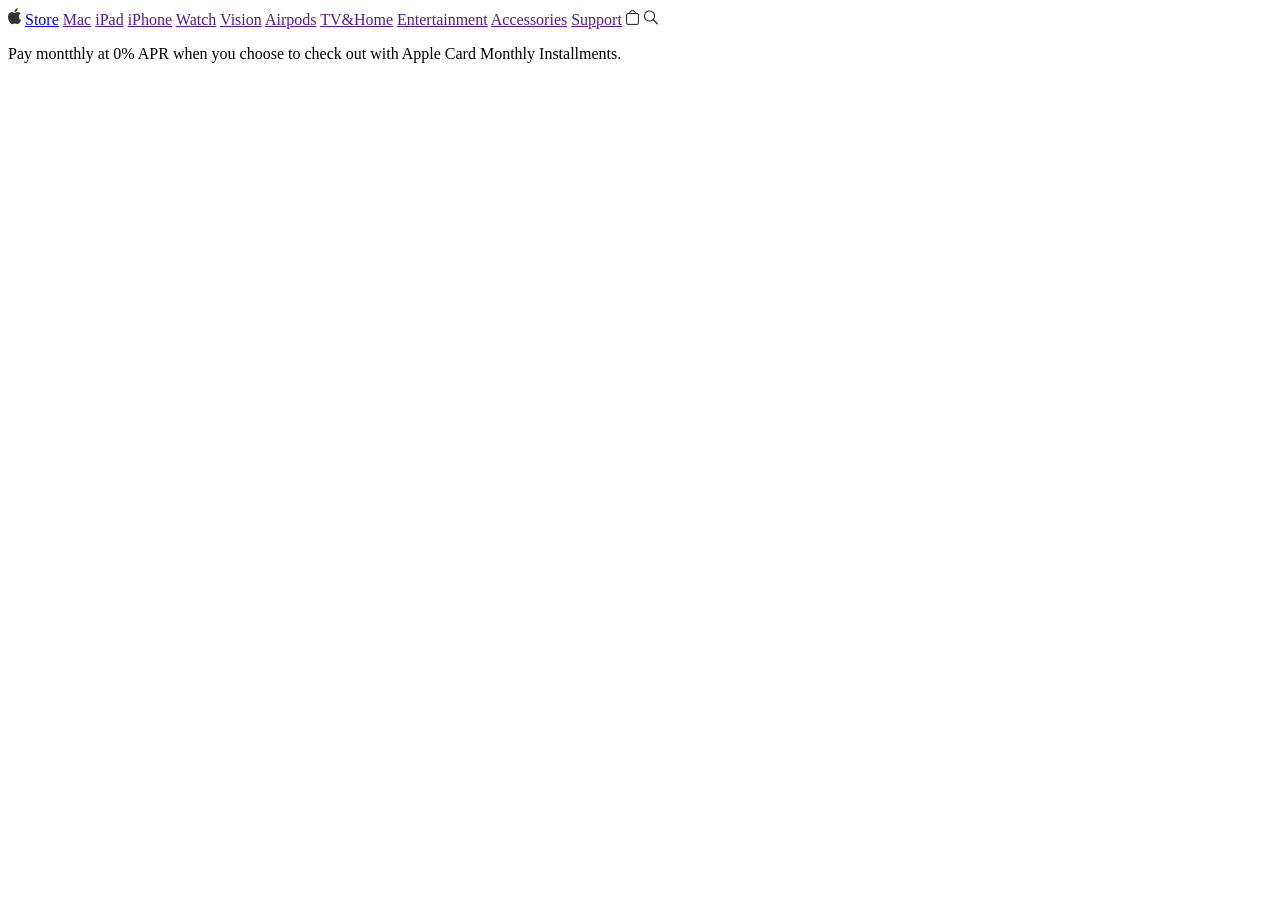
==== apple2.html @ f43a9ba0 "za odoo ystoi oruulay" ====
<!DOCTYPE html>
<html lang="en">
  <head>
    <meta charset="UTF-8" />
    <meta name="viewport" content="width=device-width, initial-scale=1.0" />
    <title>Document</title>
    <link rel="stylesheet" href="./applestyle2.css" />
  </head>
  <body>
    <div id="container">
      <div class="starara">
            <header class="header">
                <nav>
                    <a href="./apple.html"><img src="./Vector (2).png" alt="" class="header-icons" /></a>
                    <a href="./apple2.html">Store</a>
                    <a href="">Mac</a>
                    <a href="">iPad</a>
                    <a href="">iPhone</a>
                    <a href="">Watch</a>
                    <a href="">Vision</a>
                    <a href="">Airpods</a>
                    <a href="">TV&Home</a>
                    <a href="">Entertainment</a>
                    <a href="">Accessories</a>
                    <a href="">Support</a>
                    <a href=""><img src="./Vector (1).png" alt=""class="header-icons"></a>
                    <a href=""><img src="./Vector.png" alt=""class="header-icons"></a>
                </nav>
            </header>
        </div>
        <div class="header second">
          <p>
            Pay montthly at 0% APR when you choose to check out with Apple Card
            Monthly Installments.
          </p>
        </div>
        <div class="gradient-back">





        </div>
      </div>
    </div>
  </body>
</html>
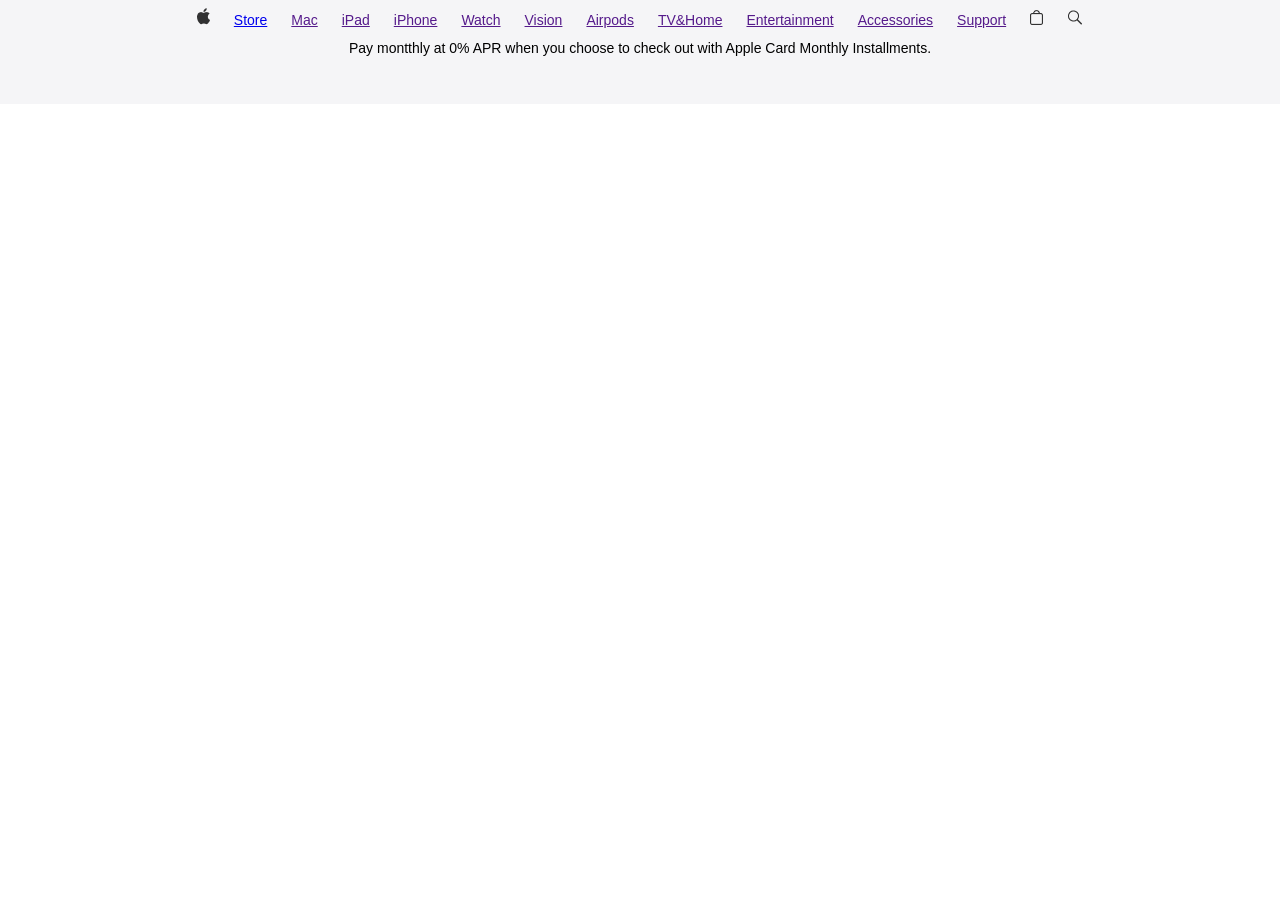
==== commit 72885d8c: "uurchilluuuu" ====
--- a/apple2.html
+++ b/apple2.html
@@ -10,7 +10,7 @@
     <div id="container">
       <div class="starara">
             <header class="header">
-                <nav>
+                <nav id="header-tags">
                     <a href="./apple.html"><img src="./Vector (2).png" alt="" class="header-icons" /></a>
                     <a href="./apple2.html">Store</a>
                     <a href="">Mac</a>
--- a/applestyle2.css
+++ b/applestyle2.css
@@ -0,0 +1,36 @@
+* {
+    margin: 0px;
+}
+#container {
+    width: 100%;
+  /* height: 44px; */
+  background-color: #f5f5f7;
+  height: 104px;
+}
+
+.starara {
+    font-family: "Inter", sans-serif;
+    color: #0f0000;
+    font-size: 14px;
+    line-height: 40px;
+    display: flex;
+    align-items: center;
+    align-content: center;
+    gap: 24px;
+    justify-content: center;
+ }
+ .second {
+    display: flex;
+    justify-content: center;
+    font-family: "Inter", sans-serif;
+    font-size: 14px;
+
+   
+
+}
+#header-tags {
+    display: flex;
+    align-items: center;
+    align-content: center;
+    gap: 24px;
+}
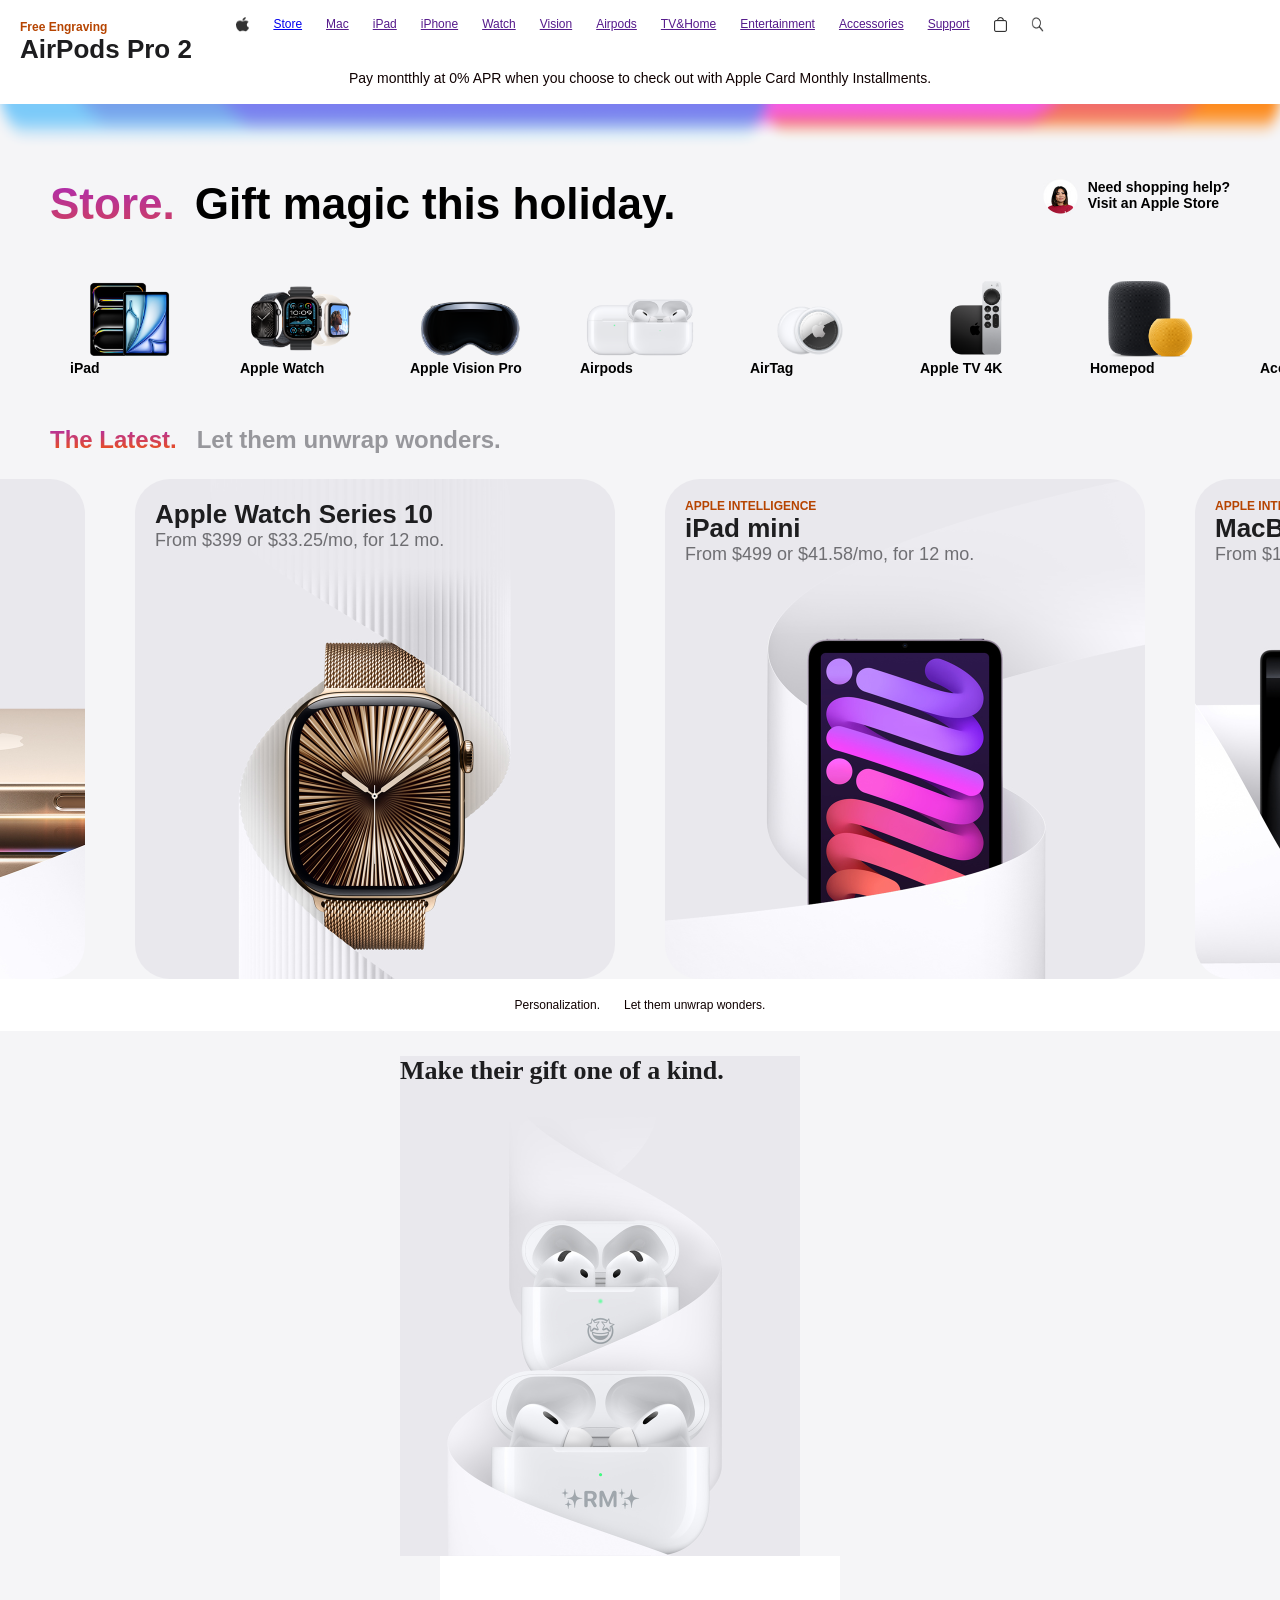
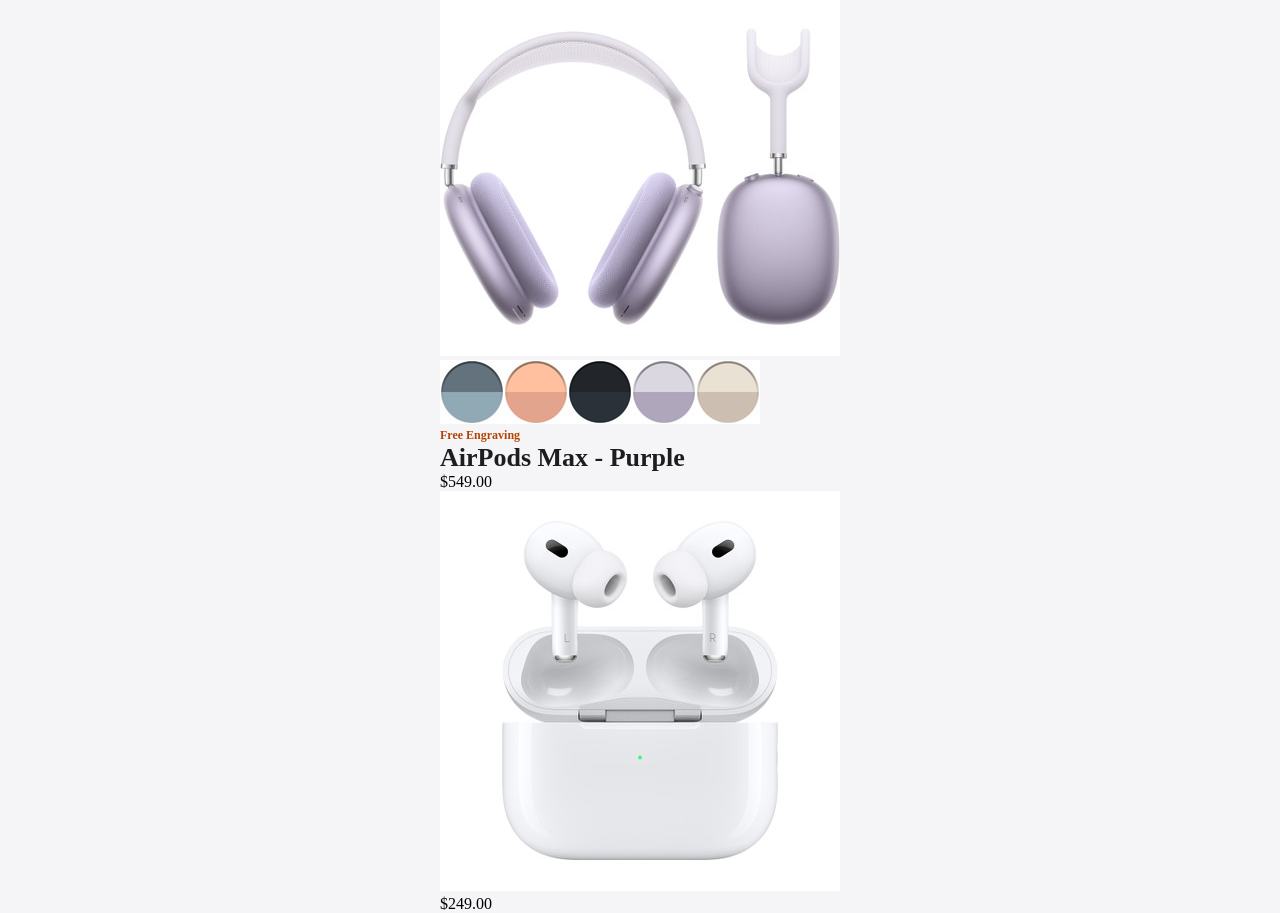
==== commit fa4804ba: "aplle uurchlult" ====
--- a/apple2.html
+++ b/apple2.html
@@ -9,37 +9,194 @@
   <body>
     <div id="container">
       <div class="starara">
-            <header class="header">
-                <nav id="header-tags">
-                    <a href="./apple.html"><img src="./Vector (2).png" alt="" class="header-icons" /></a>
-                    <a href="./apple2.html">Store</a>
-                    <a href="">Mac</a>
-                    <a href="">iPad</a>
-                    <a href="">iPhone</a>
-                    <a href="">Watch</a>
-                    <a href="">Vision</a>
-                    <a href="">Airpods</a>
-                    <a href="">TV&Home</a>
-                    <a href="">Entertainment</a>
-                    <a href="">Accessories</a>
-                    <a href="">Support</a>
-                    <a href=""><img src="./Vector (1).png" alt=""class="header-icons"></a>
-                    <a href=""><img src="./Vector.png" alt=""class="header-icons"></a>
-                </nav>
-            </header>
-        </div>
-        <div class="header second">
-          <p>
-            Pay montthly at 0% APR when you choose to check out with Apple Card
-            Monthly Installments.
-          </p>
-        </div>
-        <div class="gradient-back">
+        <header class="header">
+          <nav id="header-tags">
+            <a href="./apple.html"
+              ><img src="./Vector (2).png" alt="" class="header-icons"
+            /></a>
+            <a href="./apple2.html">Store</a>
+            <a href="">Mac</a>
+            <a href="">iPad</a>
+            <a href="">iPhone</a>
+            <a href="">Watch</a>
+            <a href="">Vision</a>
+            <a href="">Airpods</a>
+            <a href="">TV&Home</a>
+            <a href="">Entertainment</a>
+            <a href="">Accessories</a>
+            <a href="">Support</a>
+            <a href=""
+              ><img src="./Vector (1).png" alt="" class="header-icons"
+            /></a>
+            <a href=""
+              ><img src="./Vector.png" alt="" class="header-icons"
+            /></a>
+          </nav>
+        </header>
+      </div>
+      <div class="header second">
+        <p>
+          Pay montthly at 0% APR when you choose to check out with Apple Card
+          Monthly Installments.
+        </p>
+      </div>
+      <img src="./Background (8).png" alt="" id="gra-pic" />
+      <div class="gradient-back">
+        <div id="gradient-line">
+          <div id="taniltsuulga">
+            <p class="holiday-text Store">Store.</p>
+            <p id="gift-text">Gift magic this holiday.</p>
+          </div>
+          <div id="zuragtai-taniltsuulga">
+            <img
+              src="./f2b679ae6791d18fc8aeadd75a3c2d3e35c715ef.jpg"
+              alt=""
+              id="neg-huuhen"
+            />
+            <div id="text-zurag">
+              <p>Need shopping help?</p>
+              <p>Visit an Apple Store</p>
+            </div>
+          </div>
+        </div>
+      </div>
+      <div id="lil-photos">
+        <div>
+          <img src="./imac.png" alt="" class="header-photos" />
+          <p>Mac</p>
+        </div>
+        <div>
+          <img src="iphones.png" alt="" class="header-photos" />
+          <p>iPhone</p>
+        </div>
+        <div>
+          <img src="./ipad.png" alt="" class="header-photos" />
+          <p>iPad</p>
+        </div>
+        <div>
+          <img src="./iwatchs.png" alt="" class="header-photos" />
+          <p>Apple Watch</p>
+        </div>
+        <div>
+          <img src="./visionpro.png" alt="" class="header-photos" />
+          <p>Apple Vision Pro</p>
+        </div>
+        <div>
+          <img
+            src="./f09ef14c12d4141a917468ed4a80edfbf5b64963.png"
+            alt=""
+            class="header-photos"
+          />
+          <p>Airpods</p>
+        </div>
+        <div>
+          <img src="./locater.png" alt="" class="header-photos" />
+          <p>AirTag</p>
+        </div>
+        <div>
+          <img src="./remote.png" alt="" class="header-photos" />
+          <p>Apple TV 4K</p>
+        </div>
+        <div>
+          <img src="./speaker.png" alt="" class="header-photos" />
+          <p>Homepod</p>
+        </div>
+        <div>
+          <img
+            src="./245ccbb0018762dccd01a6ddb76676d8afab6b36.png"
+            alt=""
+            class="header-photos"
+          />
+          <p>Accessories</p>
+        </div>
+        <div>
+          <img src="./apple.logo.colorful.png" alt="" class="header-photos" />
+          <p>Apple Gift Card</p>
+        </div>
+      </div>
 
+      <div class="scroll-photos">
+        <div class="header-second">
+          <p class="colorful-text">The Latest.</p>
+          <p class="gray-text">Let them unwrap wonders.</p>
+        </div>
+        <div class="scroll-tags">
+          <div class="cards">
+            <img src="./iphone.gold.jpg" alt="" class="picc" />
+            <div class="card-text">
+              <p class="tiny-header">APPLE INTELLIGENCE</p>
+              <p class="big-text">iPhone 16 Pro</p>
+              <p class="tiny-text">From $999 or %41,62/mo, for 24 mo.*</p>
+            </div>
+          </div>
+          <div class="cards">
+            <img src="./iwatch.gold.jpg" alt="" class="picc" />
+            <div class="card-text">
+              <p class="big-text">Apple Watch Series 10</p>
+              <p class="tiny-text">From $399 or $33.25/mo, for 12 mo.</p>
+            </div>
+          </div>
+          <div class="cards">
+            <img src="./mini.pad.jpg" alt="" class="picc" />
+            <div class="card-text">
+              <p class="tiny-header">APPLE INTELLIGENCE</p>
+              <p class="big-text">iPad mini</p>
+              <p class="tiny-text">From $499 or $41.58/mo, for 12 mo.</p>
+            </div>
+          </div>
+          <div class="cards">
+            <img
+              src="./8943d8c585c4f4bb4720641745b1cce65bdd8f0e (1).jpg"
+              alt=""
+              class="picc"
+            />
+            <div class="card-text">
+              <p class="tiny-header">APPLE INTELLIGENCE</p>
+              <p class="big-text">MacBook Pro</p>
+              <p class="tiny-text">From $1599 or $133.25/mo, for 12 mo.</p>
+            </div>
+          </div>
+        </div>
+      </div>
 
-
-
-
+      <div class="scroll-photos-2">
+        <div class="header third">
+          <p>Personalization.</p>
+          <p>Let them unwrap wonders.</p>
+        </div>
+        <div class="scroll-tags">
+          <div class="cards">
+            <img src="./two.airpods.jpg" alt="" />
+            <div class="big-text airpod">
+              <p>Make their gift one of a kind.</p>
+            </div>
+          </div>
+        </div>
+        <div class="scroll-tags">
+          <div class="cards2">
+            <img src="./headphone.jpg" alt="" />
+            <div class="dots">
+              <img src="./dot1.jpg" alt="" /><img src="./dot2.jpg" alt="" /><img
+                src="./dot3.jpg"
+                alt=""
+              /><img src="./dot4.jpg" alt="" /><img src="./dot5.jpg" alt="" />
+            </div>
+            <div class="card-text2">
+              <p class="tiny-header">Free Engraving</p>
+              <p class="big-text">AirPods Max - Purple</p>
+            </div>
+            <p>$549.00</p>
+          </div>
+        </div>
+        <div class="scroll-tags">
+          <div class="cards2">
+            <img src="./airpod.pro.single.jpg" alt="" />
+            <div class="card-text">
+              <p class="tiny-header">Free Engraving</p>
+              <p class="big-text">AirPods Pro 2</p>
+            </div>
+            <p>$249.00</p>
+          </div>
         </div>
       </div>
     </div>
--- a/applestyle2.css
+++ b/applestyle2.css
@@ -1,36 +1,155 @@
 * {
-    margin: 0px;
+  margin: 0px;
 }
 #container {
-    width: 100%;
-  /* height: 44px; */
+  width: 100%;
   background-color: #f5f5f7;
-  height: 104px;
+}
+nav {
+  display: flex;
+  gap: 24px;
 }
 
-.starara {
-    font-family: "Inter", sans-serif;
-    color: #0f0000;
-    font-size: 14px;
-    line-height: 40px;
-    display: flex;
-    align-items: center;
-    align-content: center;
-    gap: 24px;
-    justify-content: center;
- }
- .second {
-    display: flex;
-    justify-content: center;
-    font-family: "Inter", sans-serif;
-    font-size: 14px;
+#gra-pic {
+  display: flex;
+  align-items: center;
+  width: 100%;
+  height: 75px;
+}
+.header {
+  font-family: "Inter", sans-serif;
+  color: #0f0000;
+  width: 100%;
+  background-color: #ffffff;
+  font-size: 12px;
+  display: flex;
+  align-items: center;
+  align-content: center;
+  gap: 24px;
+  justify-content: center;
+  height: 52px;
+}
+.header-icons {
+  height: 15.94px;
+  width: 12.97px;
+}
+.second {
+  font-size: 14px;
+  font-weight: 400px;
+  margin-top: 0px;
+}
+.gradient-back {
+  margin-left: 50px;
+  margin-right: 50px;
+}
 
-   
+.holiday-text {
+  background: linear-gradient(#ab2ab7, #f55600);
+  -webkit-background-clip: text;
+  background-clip: text;
+  -webkit-text-fill-color: transparent;
+}
+#gradient-line {
+  height: 100px;
+  width: 100%;
+  display: flex;
+  justify-content: space-between;
+}
+#taniltsuulga {
+  display: flex;
+  font-family: "Inter", sans-serif;
+  font-size: 44px;
+  font-weight: 700;
+  justify-content: space-between;
+  gap: 20px;
+}
+#zuragtai-taniltsuulga {
+  font-size: 14px;
+  font-weight: 700;
+  display: flex;
+  font-family: "Inter", sans-serif;
+  gap: 10px;
+}
+#neg-huuhen {
+  height: 35px;
+  width: 35px;
+}
+#lil-photos {
+  display: flex;
+  justify-content: center;
+  width: 100%;
+  overflow-x: scroll;
+  gap: 50px;
+  scroll-snap-type: x mandatory;
+  font-family: "Inter", sans-serif;
+  font-size: 14px;
+  font-weight: 700;
+  align-content: center;
+}
+.header-photos {
+  height: 78px;
+  width: 120px;
+}
+.header-second {
+  display: flex;
+  margin-top: 50px;
+  font-family: "Inter", sans-serif;
+  gap: 20px;
+}
+.gray-text {
+  font-size: 24px;
+  font-weight: 700;
+  color: #6e6e73b1;
+}
+.colorful-text {
+  background: linear-gradient(#ab2ab7, #f55600);
+  -webkit-background-clip: text;
+  background-clip: text;
+  -webkit-text-fill-color: transparent;
+  font-size: 24px;
+  font-weight: 700;
+  margin-left: 50px;
+}
+.cards {
+  display: flex;
+  height: 500px;
+  width: 480px;
+  position: relative;
+  margin-top: 25px;
+}
+.picc {
+  border-radius: 35px;
+}
 
+.scroll-tags {
+  display: flex;
+  overflow-x: scroll;
+  justify-content: center;
+  width: 100%;
+  gap: 50px;
+  scroll-snap-type: x mandatory;
 }
-#header-tags {
-    display: flex;
-    align-items: center;
-    align-content: center;
-    gap: 24px;
-}+.card-text {
+  position: absolute;
+  top: 20px;
+  left: 20px;
+  font-family: "Inter", sans-serif;
+}
+.tiny-header {
+  font-size: 12px;
+  font-weight: 700;
+  color: #b64400;
+}
+.big-text {
+  font-size: 26px;
+  font-weight: 700;
+  color: #1d1d1f;
+}
+.tiny-text {
+  font-size: 18px;
+  font-weight: 400;
+  color: #1d1d1f99;
+}
+.airpod {
+  position: absolute;
+}
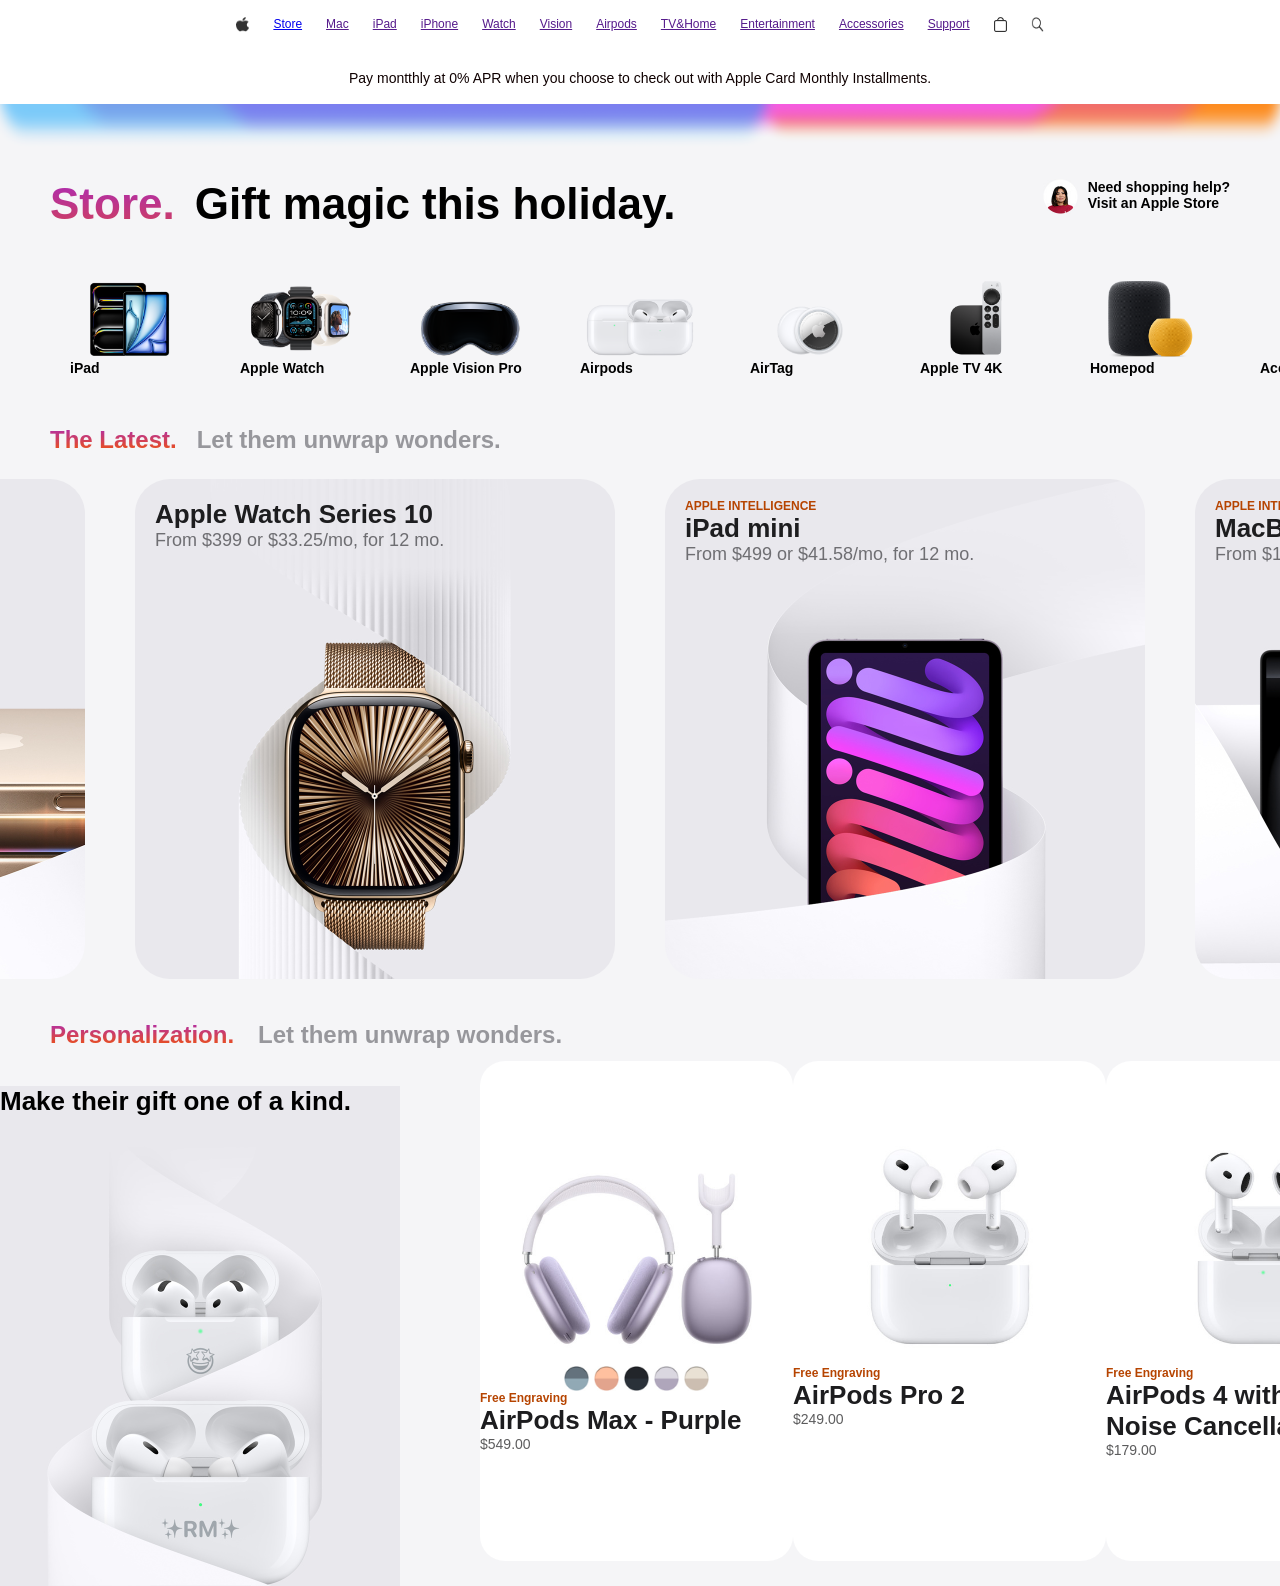
==== commit 33446448: "bologueeeennnnn" ====
--- a/apple2.html
+++ b/apple2.html
@@ -158,44 +158,74 @@
           </div>
         </div>
       </div>
+      <div class="header third">
+          <p class="colorful-text">Personalization.</p>
+          <p class="gray-text">Let them unwrap wonders.</p>
+      </div>
 
       <div class="scroll-photos-2">
-        <div class="header third">
-          <p>Personalization.</p>
-          <p>Let them unwrap wonders.</p>
-        </div>
-        <div class="scroll-tags">
-          <div class="cards">
-            <img src="./two.airpods.jpg" alt="" />
+        <div class="scroll-tags2">
+          <div class="cards">
+            <img src="./two.airpods.jpg" alt="" id="airpodspic"/>
             <div class="big-text airpod">
               <p>Make their gift one of a kind.</p>
             </div>
           </div>
         </div>
-        <div class="scroll-tags">
-          <div class="cards2">
-            <img src="./headphone.jpg" alt="" />
+        <div class="scroll-tags2">
+          <div class="cards2">
+            <img src="./headphone.jpg" alt="" class="basic-photos"/>
             <div class="dots">
-              <img src="./dot1.jpg" alt="" /><img src="./dot2.jpg" alt="" /><img
+              <img src="./dot1.jpg" alt="" class="dot"/><img src="./dot2.jpg" alt="" class="dot"/><img
                 src="./dot3.jpg"
-                alt=""
-              /><img src="./dot4.jpg" alt="" /><img src="./dot5.jpg" alt="" />
+                alt="" class="dot"
+              /><img src="./dot4.jpg" alt="" class="dot"/><img src="./dot5.jpg" alt="" class="dot"/>
             </div>
             <div class="card-text2">
               <p class="tiny-header">Free Engraving</p>
               <p class="big-text">AirPods Max - Purple</p>
             </div>
-            <p>$549.00</p>
-          </div>
-        </div>
-        <div class="scroll-tags">
-          <div class="cards2">
-            <img src="./airpod.pro.single.jpg" alt="" />
-            <div class="card-text">
+            <p class="price">$549.00</p>
+          </div>
+        </div>
+        <div class="scroll-tags2">
+          <div class="cards2">
+            <img src="./airpod.pro.single.jpg" alt="" class="basic-photos"/>
+            <div class="card-text2">
               <p class="tiny-header">Free Engraving</p>
               <p class="big-text">AirPods Pro 2</p>
             </div>
-            <p>$249.00</p>
+            <p class="price">$249.00</p>
+          </div>
+        </div>
+        <div class="scroll-tags2">
+          <div class="cards2">
+            <img src="./airpod-scroll.jpg.jpg" alt="" class="basic-photos">
+            <div class="card-text2">
+              <p class="tiny-header">Free Engraving</p>
+              <p class="big-text">AirPods 4 with Active Noise Cancellation</p>
+            </div>
+            <p class="price">$179.00</p>
+          </div>
+        </div>
+        <div class="scroll-tags2">
+          <div class="cards2">
+            <img src="./ipen.jpg" alt="" class="basic-photos">
+            <div class="card-text2">
+              <p class="tiny-header">New</p>
+              <p class="big-text">Apple Pencil Pro</p>
+            </div>
+            <p class="price">$49.00</p>
+          </div>
+        </div>
+        <div class="scroll-tags2">
+          <div class="cards2">
+            <img src="./airpod.pro.single.jpg" alt="" class="basic-photos"/>
+            <div class="card-text2">
+              <p class="tiny-header">Free Engraving</p>
+              <p class="big-text">AirPods Pro 2</p>
+            </div>
+            <p class="price">$249.00</p>
           </div>
         </div>
       </div>
--- a/applestyle2.css
+++ b/applestyle2.css
@@ -153,3 +153,62 @@
 .airpod {
   position: absolute;
 }
+.third {
+    display: flex;
+    justify-content: start;
+    margin-top: 30px;
+    background-color: #f5f5f7;
+}
+.scroll-photos-2 {
+    display: flex;
+  /* overflow-x: scroll;
+  justify-content: center;
+  width: 100%;
+  gap: 30px;
+  scroll-snap-type: x mandatory; */
+}
+.scroll-tags2 {
+    display: flex;
+    justify-content: center;
+    align-content: center;
+}
+#airpodspic {
+    height: 500px;
+    width: 400px;
+}
+.cards2 {
+    background-color: white;
+    border-radius: 25px;
+    font-family: "Inter", sans-serif;
+    height: 500px;
+    width: 313px;
+}
+.basic-photos {
+    height: 230px;
+    width: 230px;
+    margin-top: 71px;
+    margin-left: 41.5px;
+}
+.price {
+    font-family: "Inter", sans-serif;
+    font-size: 14px;
+    font-weight: 400;
+    color: #1d1d1fb8;
+}
+.airpod {
+    font-family: "Inter", sans-serif;
+    font-size: 26px;
+    font-weight: 700;
+    color: #000000;
+    
+}
+.dot {
+    height: 25px;
+    width: 25px;
+}
+.dots {
+    display: flex;
+    gap: 5px;
+    justify-content: center;
+
+}
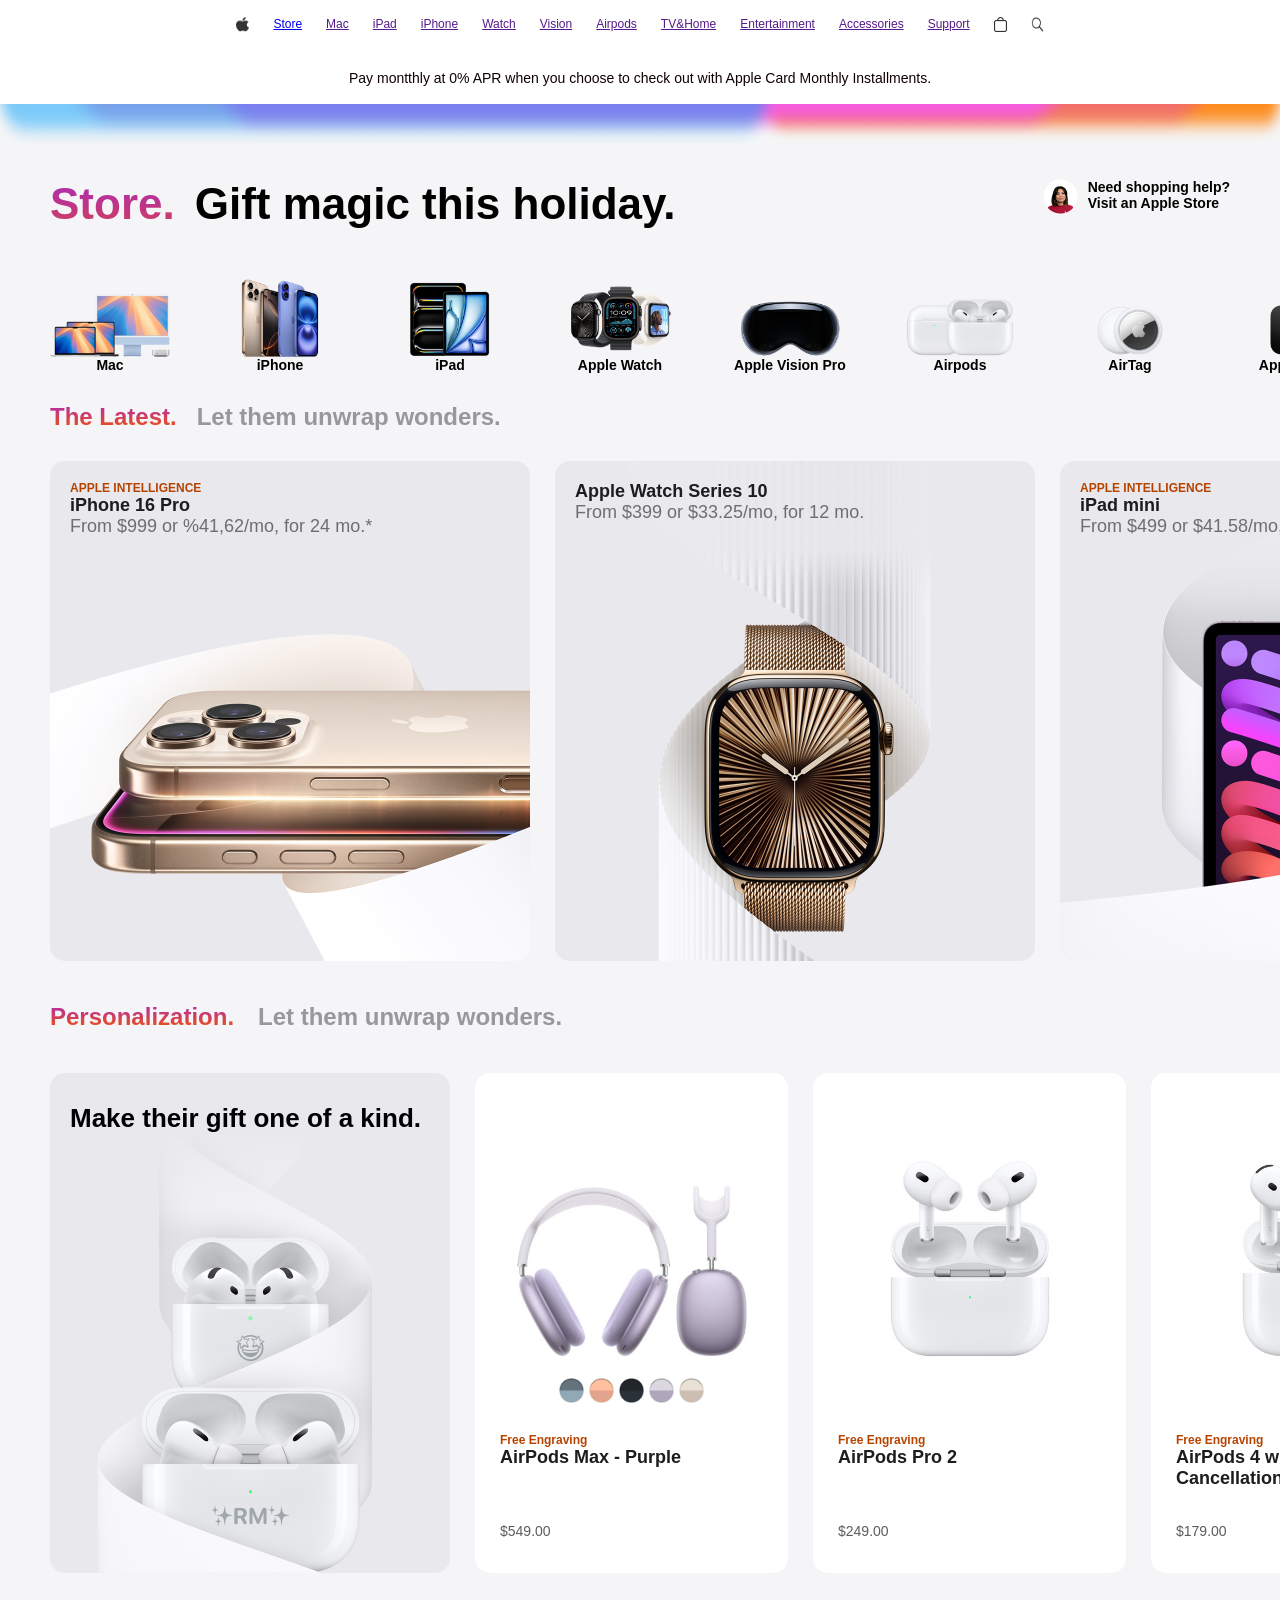
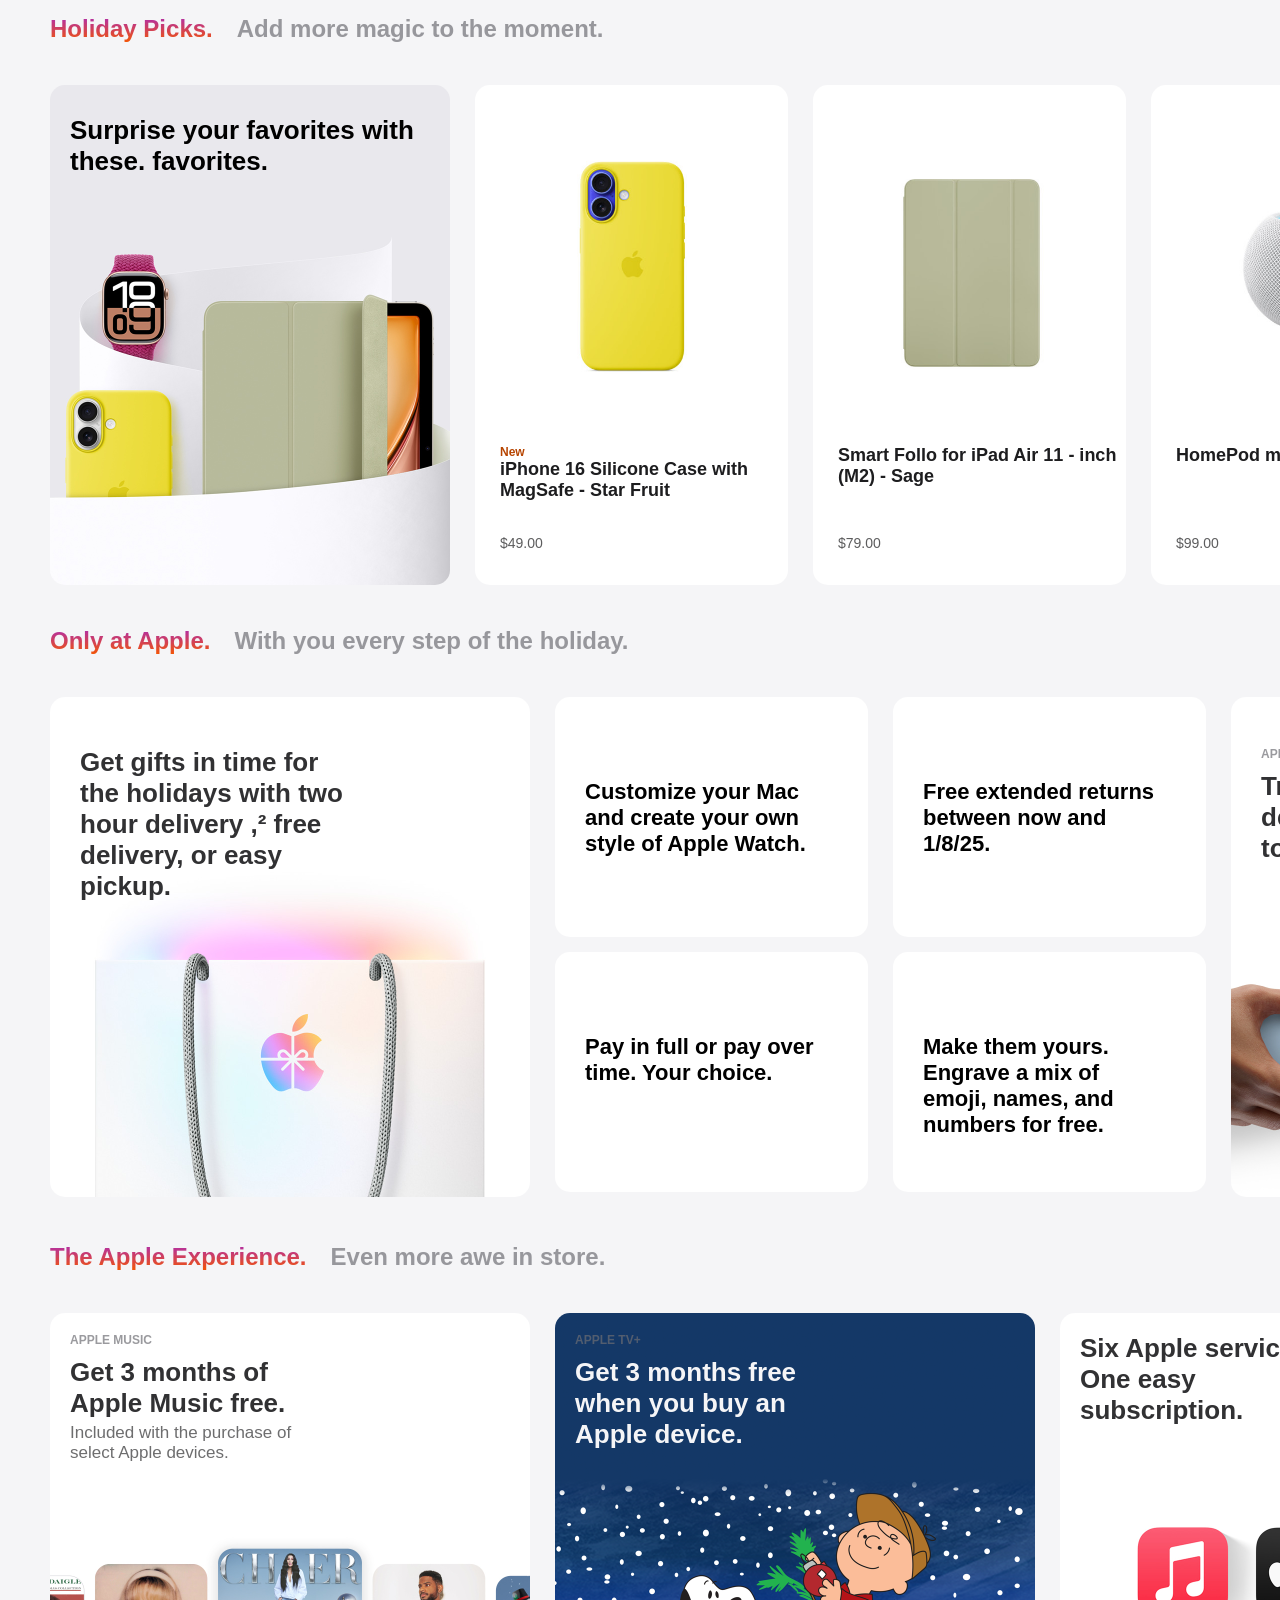
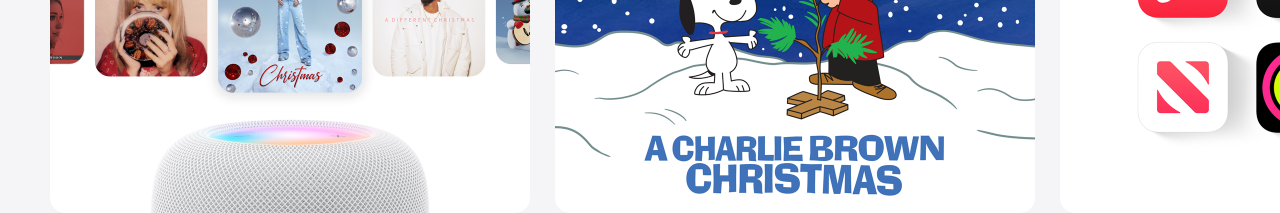
==== commit df9c2be7: "yeooooo duuslaa" ====
--- a/apple2.html
+++ b/apple2.html
@@ -61,27 +61,27 @@
         </div>
       </div>
       <div id="lil-photos">
-        <div>
+        <div class="lil-photos-card">
           <img src="./imac.png" alt="" class="header-photos" />
           <p>Mac</p>
         </div>
-        <div>
+        <div class="lil-photos-card">
           <img src="iphones.png" alt="" class="header-photos" />
           <p>iPhone</p>
         </div>
-        <div>
+        <div class="lil-photos-card">
           <img src="./ipad.png" alt="" class="header-photos" />
           <p>iPad</p>
         </div>
-        <div>
+        <div class="lil-photos-card">
           <img src="./iwatchs.png" alt="" class="header-photos" />
           <p>Apple Watch</p>
         </div>
-        <div>
+        <div class="lil-photos-card">
           <img src="./visionpro.png" alt="" class="header-photos" />
           <p>Apple Vision Pro</p>
         </div>
-        <div>
+        <div class="lil-photos-card">
           <img
             src="./f09ef14c12d4141a917468ed4a80edfbf5b64963.png"
             alt=""
@@ -89,19 +89,19 @@
           />
           <p>Airpods</p>
         </div>
-        <div>
+        <div class="lil-photos-card">
           <img src="./locater.png" alt="" class="header-photos" />
           <p>AirTag</p>
         </div>
-        <div>
+        <div class="lil-photos-card">
           <img src="./remote.png" alt="" class="header-photos" />
           <p>Apple TV 4K</p>
         </div>
-        <div>
+        <div class="lil-photos-card">
           <img src="./speaker.png" alt="" class="header-photos" />
           <p>Homepod</p>
         </div>
-        <div>
+        <div class="lil-photos-card">
           <img
             src="./245ccbb0018762dccd01a6ddb76676d8afab6b36.png"
             alt=""
@@ -109,7 +109,7 @@
           />
           <p>Accessories</p>
         </div>
-        <div>
+        <div class="lil-photos-card">
           <img src="./apple.logo.colorful.png" alt="" class="header-photos" />
           <p>Apple Gift Card</p>
         </div>
@@ -121,7 +121,7 @@
           <p class="gray-text">Let them unwrap wonders.</p>
         </div>
         <div class="scroll-tags">
-          <div class="cards">
+          <div class="cards1">
             <img src="./iphone.gold.jpg" alt="" class="picc" />
             <div class="card-text">
               <p class="tiny-header">APPLE INTELLIGENCE</p>
@@ -129,14 +129,14 @@
               <p class="tiny-text">From $999 or %41,62/mo, for 24 mo.*</p>
             </div>
           </div>
-          <div class="cards">
+          <div class="cards1">
             <img src="./iwatch.gold.jpg" alt="" class="picc" />
             <div class="card-text">
               <p class="big-text">Apple Watch Series 10</p>
               <p class="tiny-text">From $399 or $33.25/mo, for 12 mo.</p>
             </div>
           </div>
-          <div class="cards">
+          <div class="cards1">
             <img src="./mini.pad.jpg" alt="" class="picc" />
             <div class="card-text">
               <p class="tiny-header">APPLE INTELLIGENCE</p>
@@ -144,7 +144,7 @@
               <p class="tiny-text">From $499 or $41.58/mo, for 12 mo.</p>
             </div>
           </div>
-          <div class="cards">
+          <div class="cards1">
             <img
               src="./8943d8c585c4f4bb4720641745b1cce65bdd8f0e (1).jpg"
               alt=""
@@ -159,14 +159,14 @@
         </div>
       </div>
       <div class="header third">
-          <p class="colorful-text">Personalization.</p>
-          <p class="gray-text">Let them unwrap wonders.</p>
+        <p class="colorful-text">Personalization.</p>
+        <p class="gray-text">Let them unwrap wonders.</p>
       </div>
 
       <div class="scroll-photos-2">
         <div class="scroll-tags2">
           <div class="cards">
-            <img src="./two.airpods.jpg" alt="" id="airpodspic"/>
+            <img src="./two.airpods.jpg" alt="" id="airpodspic" />
             <div class="big-text airpod">
               <p>Make their gift one of a kind.</p>
             </div>
@@ -174,12 +174,17 @@
         </div>
         <div class="scroll-tags2">
           <div class="cards2">
-            <img src="./headphone.jpg" alt="" class="basic-photos"/>
+            <img src="./headphone.jpg" alt="" class="basic-photos" />
             <div class="dots">
-              <img src="./dot1.jpg" alt="" class="dot"/><img src="./dot2.jpg" alt="" class="dot"/><img
-                src="./dot3.jpg"
-                alt="" class="dot"
-              /><img src="./dot4.jpg" alt="" class="dot"/><img src="./dot5.jpg" alt="" class="dot"/>
+              <img src="./dot1.jpg" alt="" class="dot" /><img
+                src="./dot2.jpg"
+                alt=""
+                class="dot"
+              /><img src="./dot3.jpg" alt="" class="dot" /><img
+                src="./dot4.jpg"
+                alt=""
+                class="dot"
+              /><img src="./dot5.jpg" alt="" class="dot" />
             </div>
             <div class="card-text2">
               <p class="tiny-header">Free Engraving</p>
@@ -190,7 +195,7 @@
         </div>
         <div class="scroll-tags2">
           <div class="cards2">
-            <img src="./airpod.pro.single.jpg" alt="" class="basic-photos"/>
+            <img src="./airpod.pro.single.jpg" alt="" class="basic-photos" />
             <div class="card-text2">
               <p class="tiny-header">Free Engraving</p>
               <p class="big-text">AirPods Pro 2</p>
@@ -200,7 +205,7 @@
         </div>
         <div class="scroll-tags2">
           <div class="cards2">
-            <img src="./airpod-scroll.jpg.jpg" alt="" class="basic-photos">
+            <img src="./airpod-scroll.jpg.jpg" alt="" class="basic-photos" />
             <div class="card-text2">
               <p class="tiny-header">Free Engraving</p>
               <p class="big-text">AirPods 4 with Active Noise Cancellation</p>
@@ -210,7 +215,7 @@
         </div>
         <div class="scroll-tags2">
           <div class="cards2">
-            <img src="./ipen.jpg" alt="" class="basic-photos">
+            <img src="./ipen.jpg" alt="" class="basic-photos" />
             <div class="card-text2">
               <p class="tiny-header">New</p>
               <p class="big-text">Apple Pencil Pro</p>
@@ -220,12 +225,194 @@
         </div>
         <div class="scroll-tags2">
           <div class="cards2">
-            <img src="./airpod.pro.single.jpg" alt="" class="basic-photos"/>
+            <img src="./airpod.pro.single.jpg" alt="" class="basic-photos" />
             <div class="card-text2">
               <p class="tiny-header">Free Engraving</p>
               <p class="big-text">AirPods Pro 2</p>
             </div>
             <p class="price">$249.00</p>
+          </div>
+        </div>
+      </div>
+      <div class="header third">
+        <p class="colorful-text">Holiday Picks.</p>
+        <p class="gray-text">Add more magic to the moment.</p>
+      </div>
+      <div class="scroll-photos-2">
+        <div class="scroll-tags2">
+          <div class="cards">
+            <img src="./ip.ipad.iwatch.jpg" alt="" id="airpodspic" />
+            <div class="big-text airpod">
+              <p>Surprise your favorites with these. favorites.</p>
+            </div>
+          </div>
+        </div>
+
+        <div class="scroll-tags2">
+          <div class="cards2">
+            <img src="./yellolip.jpg" alt="" class="basic-photos" />
+            <!-- <div class="dots">
+              <img src="./dot1.jpg" alt="" class="dot" /><img
+                src="./dot2.jpg"
+                alt=""
+                class="dot"
+              /><img src="./dot3.jpg" alt="" class="dot" /><img
+                src="./dot4.jpg"
+                alt=""
+                class="dot"
+              /><img src="./dot5.jpg" alt="" class="dot" />
+            </div> -->
+            <div class="card-text2">
+              <p class="tiny-header">New</p>
+              <p class="big-text">
+                iPhone 16 Silicone Case with MagSafe - Star Fruit
+              </p>
+            </div>
+            <p class="price">$49.00</p>
+          </div>
+        </div>
+        <div class="scroll-tags2">
+          <div class="cards2">
+            <img src="./smartfollo.jpg" alt="" class="basic-photos" />
+            <div class="card-text2">
+              <p class="big-text">
+                Smart Follo for iPad Air 11 - inch (M2) - Sage
+              </p>
+            </div>
+            <p class="price">$79.00</p>
+          </div>
+        </div>
+        <div class="scroll-tags2">
+          <div class="cards2">
+            <img src="./homepod.jpg" alt="" class="basic-photos" />
+            <div class="card-text2">
+              <p class="big-text">HomePod mini - White</p>
+            </div>
+            <p class="price">$99.00</p>
+          </div>
+        </div>
+        <div class="scroll-tags2">
+          <div class="cards2">
+            <img src="./beats.jpg" alt="" class="basic-photos" />
+            <div class="card-text2">
+              <p class="tiny-header">New</p>
+              <p class="big-text">
+                Beats Solo 4 - On-Ear Wireless Headphones - Slate Blue
+              </p>
+            </div>
+            <p class="price">$79.00</p>
+          </div>
+        </div>
+        <div class="scroll-tags2">
+          <div class="cards2">
+            <img src="./yellolip.jpg" alt="" class="basic-photos" />
+            <div class="card-text2">
+              <p class="tiny-header">Free Engraving</p>
+              <p class="big-text">iPhone 16 Pro</p>
+            </div>
+            <p class="price">$249.00</p>
+          </div>
+        </div>
+      </div>
+      <div class="header third">
+        <p class="colorful-text">Only at Apple.</p>
+        <p class="gray-text">With you every step of the holiday.</p>
+      </div>
+      <div class="trade-in">
+        <div class="giftbag">
+          <img src="./giftbag.jpg" alt="" class="big-pic" />
+          <div class="giftbag-text1">
+            <p class="tom-text">
+              Get gifts in time for the holidays with two hour delivery ,² free
+              delivery, or easy pickup.
+            </p>
+          </div>
+        </div>
+        <div class="four-texts1">
+          <div class="custom-tags">
+            <p class="lil-button-text">
+              Customize your Mac and create your own style of Apple Watch.
+            </p>
+          </div>
+          <div class="custom-tags">
+            <p class="lil-button-text">
+              Pay in full or pay over time. Your choice.
+            </p>
+          </div>
+        </div>
+        <div class="four-texts2">
+          <div class="custom-tags">
+            <p class="lil-button-text">
+              Free extended returns between now and 1/8/25.
+            </p>
+          </div>
+          <div class="custom-tags">
+            <p class="lil-button-text">
+              Make them yours. Engrave a mix of emoji, names, and numbers for
+              free.
+            </p>
+          </div>
+        </div>
+        <div class="giftbag hand2hand">
+          <img src="./hand-hand.jpg" alt="" class="big-pic" />
+          <div class="giftbag-text2">
+            <p class="trade-lil-text">APPLE TRADE IN</p>
+            <p class="tom-text">
+              Trade in your current device. Get credit toward a new one.³
+            </p>
+          </div>
+        </div>
+        <div class="giftbag hand2hand">
+          <img src="./idpic.jpg" alt="" class="big-pic" />
+          <div class="giftbag-text2">
+            <p class="trade-lil-text">APPLE TRADE IN</p>
+            <p class="tom-text">
+              Find gifts with an Apple Specialist in a store or online.
+            </p>
+          </div>
+        </div>
+      </div>
+      <div class="header third">
+        <p class="colorful-text">The Apple Experience.</p>
+        <p class="gray-text">Even more awe in store.</p>
+      </div>
+      <div class="scroll-tags">
+        <div class="cards1">
+          <img
+            src="./fe1e7ece87047c95faa8a68f17e8867914317976 (1).jpg"
+            alt=""
+            class="picc"
+          />
+          <div class="card-text">
+            <p class="trade-lil-text">APPLE MUSIC</p>
+            <p class="tom-text">Get 3 months of Apple Music free.</p>
+            <p id="jijkenn">
+              Included with the purchase of select Apple devices.
+            </p>
+          </div>
+        </div>
+        <div class="cards1">
+          <img src="./charlie.png" alt="" class="picc" />
+          <div class="card-text">
+            <p class="trade-lil-text">APPLE TV+</p>
+            <p class="tom-text charlie">
+              Get 3 months free when you buy an Apple device.
+            </p>
+          </div>
+        </div>
+        <div class="cards1">
+          <img src="./apps.jpg" alt="" class="picc" />
+          <div class="card-text">
+            <p class="tom-text">Six Apple services. One easy subscription.</p>
+          </div>
+        </div>
+        <div class="cards1">
+          <img src="./apples.jpg" alt="" class="picc" />
+          <div class="card-text">
+            <p class="trade-lil-text">APPLE INTELLIGENCE</p>
+            <p class="tom-text">
+              New features for writing, focus,communication, and more.
+            </p>
           </div>
         </div>
       </div>
--- a/applestyle2.css
+++ b/applestyle2.css
@@ -76,7 +76,6 @@
 }
 #lil-photos {
   display: flex;
-  justify-content: center;
   width: 100%;
   overflow-x: scroll;
   gap: 50px;
@@ -84,17 +83,25 @@
   font-family: "Inter", sans-serif;
   font-size: 14px;
   font-weight: 700;
-  align-content: center;
-}
+  margin-left: 50px;
+}
+
+.lil-photos-card {
+  display: flex;
+  flex-direction: column;
+  align-items: center;
+}
+
 .header-photos {
   height: 78px;
   width: 120px;
 }
 .header-second {
   display: flex;
-  margin-top: 50px;
+  margin-top: 30px;
   font-family: "Inter", sans-serif;
   gap: 20px;
+  margin-bottom: 30px;
 }
 .gray-text {
   font-size: 24px;
@@ -110,23 +117,29 @@
   font-weight: 700;
   margin-left: 50px;
 }
+.cards1 {
+  height: 500px;
+  width: 480px;
+  display: flex;
+  position: relative;
+}
 .cards {
   display: flex;
   height: 500px;
-  width: 480px;
-  position: relative;
-  margin-top: 25px;
+  width: 400px;
+  position: relative;
 }
 .picc {
-  border-radius: 35px;
+  border-radius: 15px;
 }
 
 .scroll-tags {
   display: flex;
   overflow-x: scroll;
-  justify-content: center;
-  width: 100%;
-  gap: 50px;
+  width: 100%;
+  gap: 25px;
+  margin-left: 50px;
+
   scroll-snap-type: x mandatory;
 }
 .card-text {
@@ -141,7 +154,7 @@
   color: #b64400;
 }
 .big-text {
-  font-size: 26px;
+  font-size: 18px;
   font-weight: 700;
   color: #1d1d1f;
 }
@@ -152,63 +165,172 @@
 }
 .airpod {
   position: absolute;
+  top: 30px;
+  left: 20px;
 }
 .third {
-    display: flex;
-    justify-content: start;
-    margin-top: 30px;
-    background-color: #f5f5f7;
+  display: flex;
+  justify-content: start;
+  margin-top: 30px;
+  margin-bottom: 30px;
+  background-color: #f5f5f7;
 }
 .scroll-photos-2 {
-    display: flex;
-  /* overflow-x: scroll;
+  display: flex;
+  margin-left: 50px;
+  overflow-x: scroll;
+  width: 100%;
+  gap: 25px;
+  scroll-snap-type: x mandatory;
+}
+.scroll-tags2 {
+  display: flex;
+  align-items: center;
   justify-content: center;
-  width: 100%;
-  gap: 30px;
-  scroll-snap-type: x mandatory; */
-}
-.scroll-tags2 {
-    display: flex;
-    justify-content: center;
-    align-content: center;
 }
 #airpodspic {
-    height: 500px;
-    width: 400px;
-}
+  /* height: 500px;
+  width: 400px; */
+  /* margin: 0px; */
+  border-radius: 15px;
+}
+
 .cards2 {
-    background-color: white;
-    border-radius: 25px;
-    font-family: "Inter", sans-serif;
-    height: 500px;
-    width: 313px;
+  background-color: white;
+  border-radius: 15px;
+  font-family: "Inter", sans-serif;
+  height: 500px;
+  width: 313px;
+  position: relative;
 }
 .basic-photos {
-    height: 230px;
-    width: 230px;
-    margin-top: 71px;
-    margin-left: 41.5px;
+  height: 230px;
+  width: 230px;
+  margin-top: 71px;
+  margin-left: 41.5px;
 }
 .price {
-    font-family: "Inter", sans-serif;
-    font-size: 14px;
-    font-weight: 400;
-    color: #1d1d1fb8;
+  font-family: "Inter", sans-serif;
+  font-size: 14px;
+  font-weight: 400;
+  color: #1d1d1fb8;
+  position: absolute;
+  top: 450px;
+  left: 25px;
 }
 .airpod {
-    font-family: "Inter", sans-serif;
-    font-size: 26px;
-    font-weight: 700;
-    color: #000000;
-    
+  font-family: "Inter", sans-serif;
+  font-size: 26px;
+  font-weight: 700;
+  color: #000000;
+  position: absolute;
+  top: 30px;
+  left: 20px;
 }
 .dot {
-    height: 25px;
-    width: 25px;
+  height: 25px;
+  width: 25px;
 }
 .dots {
-    display: flex;
-    gap: 5px;
-    justify-content: center;
-
-}+  display: flex;
+  gap: 5px;
+  justify-content: center;
+}
+.card-text2 {
+  position: absolute;
+  top: 360px;
+  left: 25px;
+}
+.trade-in {
+  display: flex;
+  gap: 15px;
+  margin-left: 50px;
+  overflow-x: scroll;
+  width: 100%;
+  gap: 25px;
+  scroll-snap-type: x mandatory;
+}
+.big-pic {
+  height: 500px;
+  width: 480px;
+  border-radius: 15px;
+}
+.giftbag,
+.hand2hand {
+  position: relative;
+}
+.giftbag-text1 {
+  position: absolute;
+  height: 130px;
+  width: 305px;
+  top: 50px;
+  z-index: 10;
+  left: 30px;
+  display: flex;
+  font-family: "Inter", sans-serif;
+  font-size: 26px;
+  font-weight: 700;
+}
+.custom-tags {
+  background-color: #ffffff;
+  height: 240px;
+  width: 313px;
+  border-radius: 15px;
+}
+.four-texts1,
+.four-texts2 {
+  font-family: "Inter", sans-serif;
+  height: 500px;
+  width: 313px;
+  display: flex;
+  flex-direction: column;
+  gap: 15px;
+}
+.tom-text {
+  color: #1d1d1fe8;
+  font-size: 26px;
+  font-weight: 700;
+  height: 66px;
+  width: 275px;
+}
+
+.charlie {
+  color: #f5f5f7;
+}
+#jijkenn {
+  font-size: 17px;
+  font-weight: 400;
+  height: 41px;
+  width: 259px;
+  color: #1d1d1fa5;
+}
+.custom-tags {
+  display: flex;
+  gap: 15px;
+  position: relative;
+}
+.lil-button-text {
+  position: absolute;
+  width: 244px;
+  top: 82px;
+  left: 30px;
+  font-size: 22px;
+  font-weight: 700;
+}
+.giftbag-text2 {
+  position: absolute;
+  height: 130px;
+  width: 305px;
+  top: 50px;
+  left: 30px;
+  font-family: "Inter", sans-serif;
+  font-size: 26px;
+  font-weight: 700;
+}
+
+.trade-lil-text {
+  font-size: 12px;
+  font-weight: 700;
+  color: #6e6e73b1;
+  margin-bottom: 10px;
+}
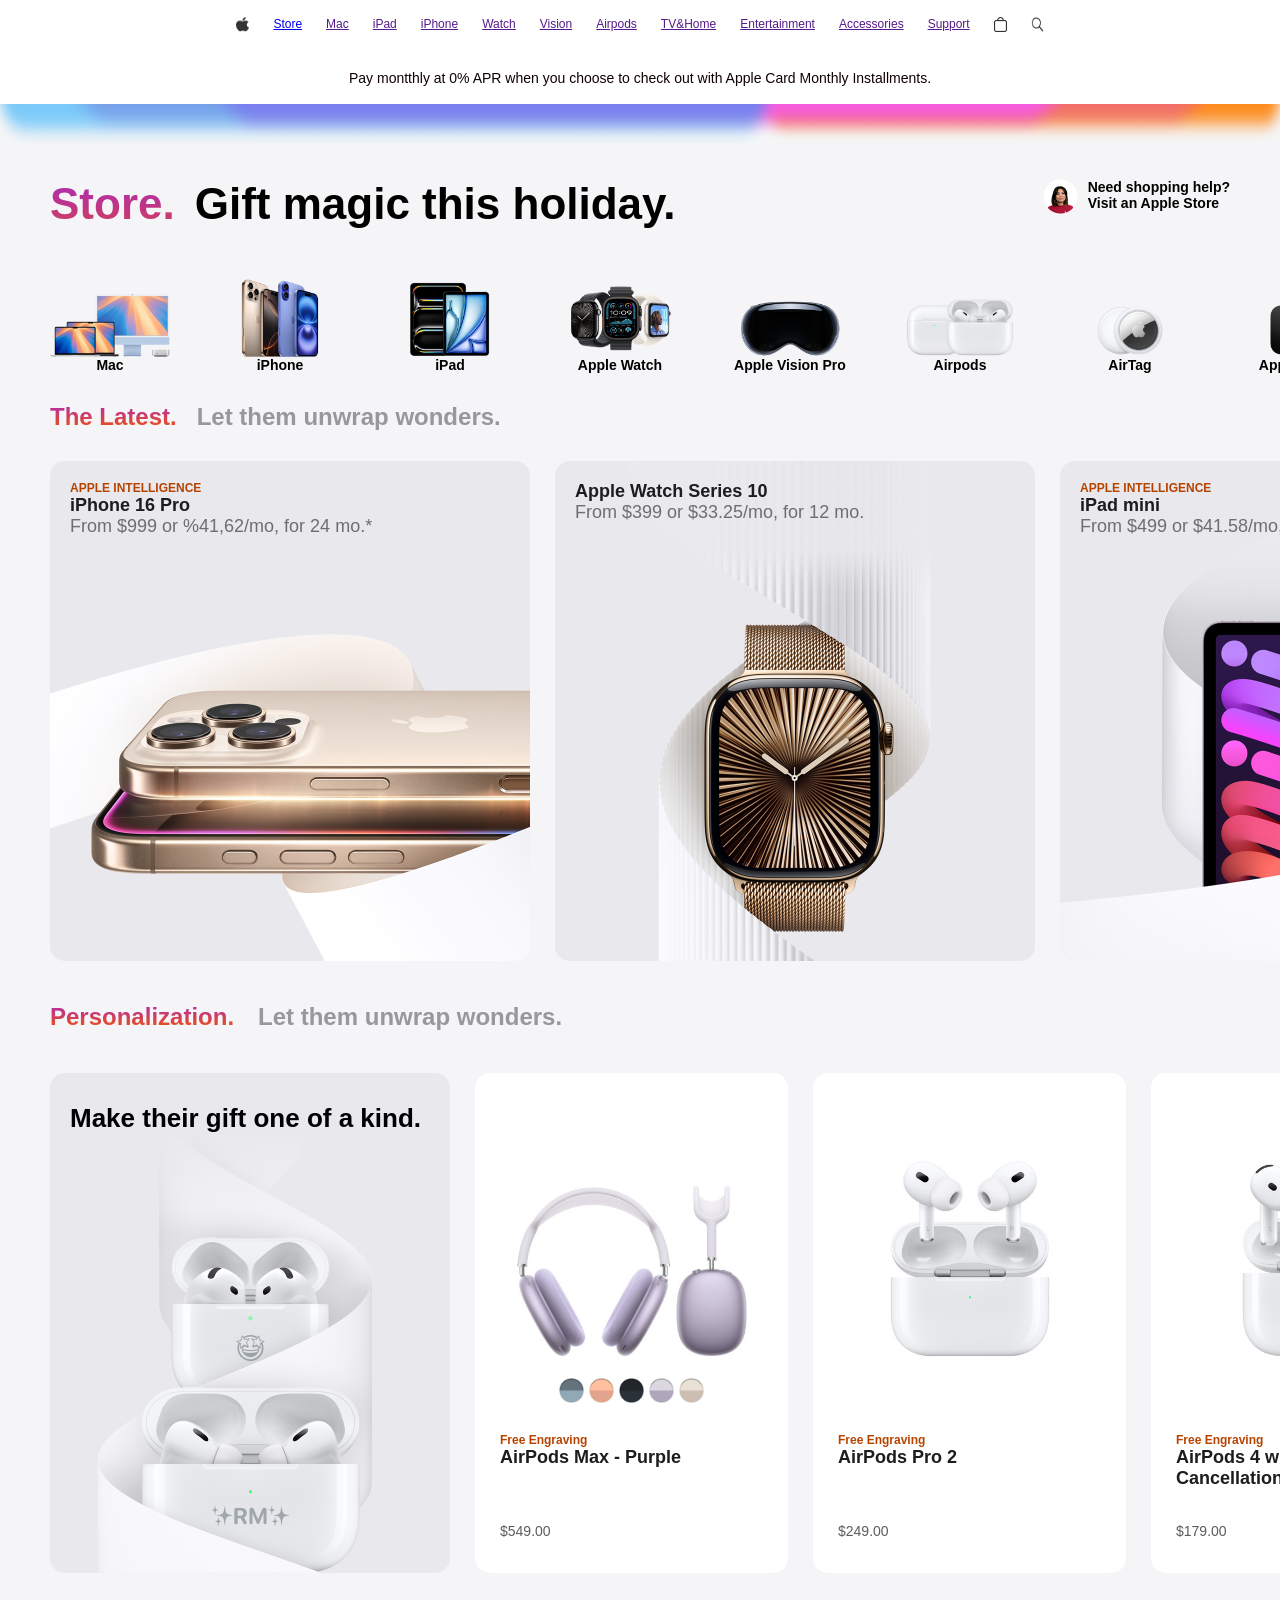
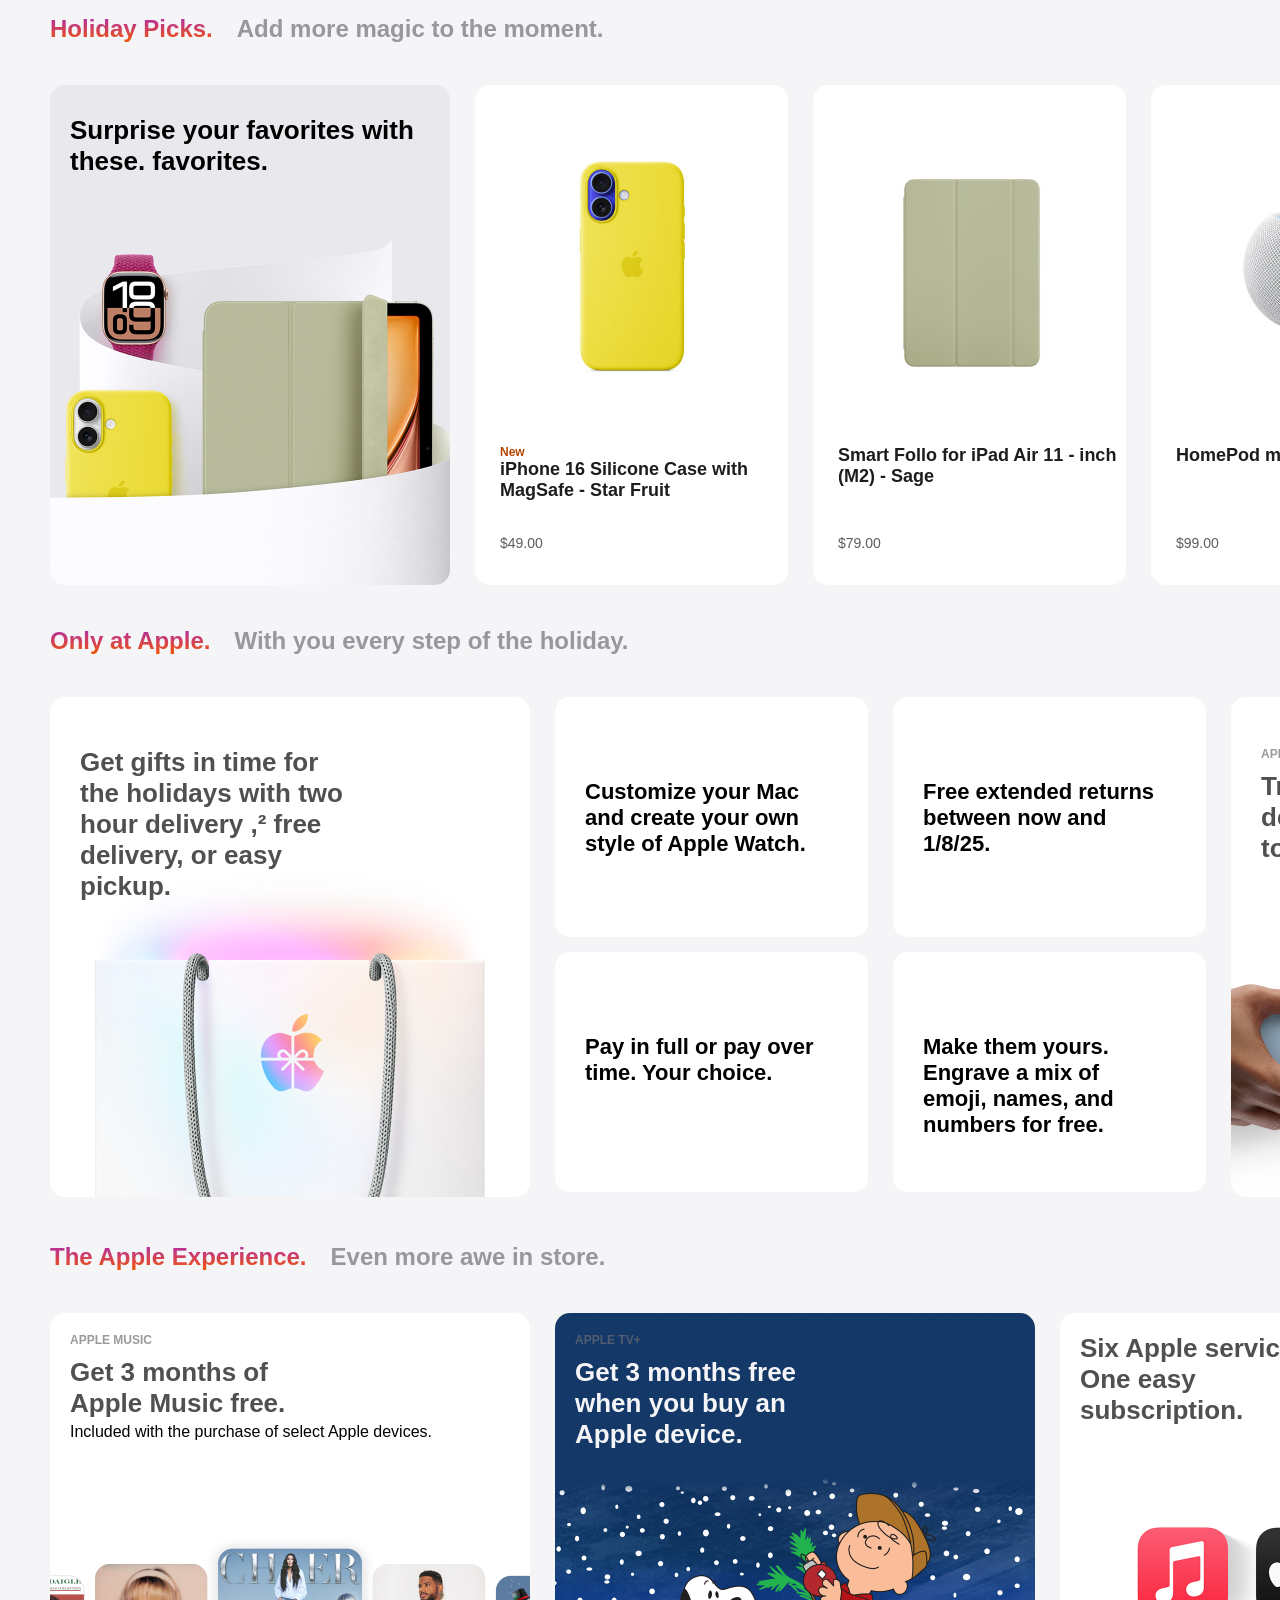
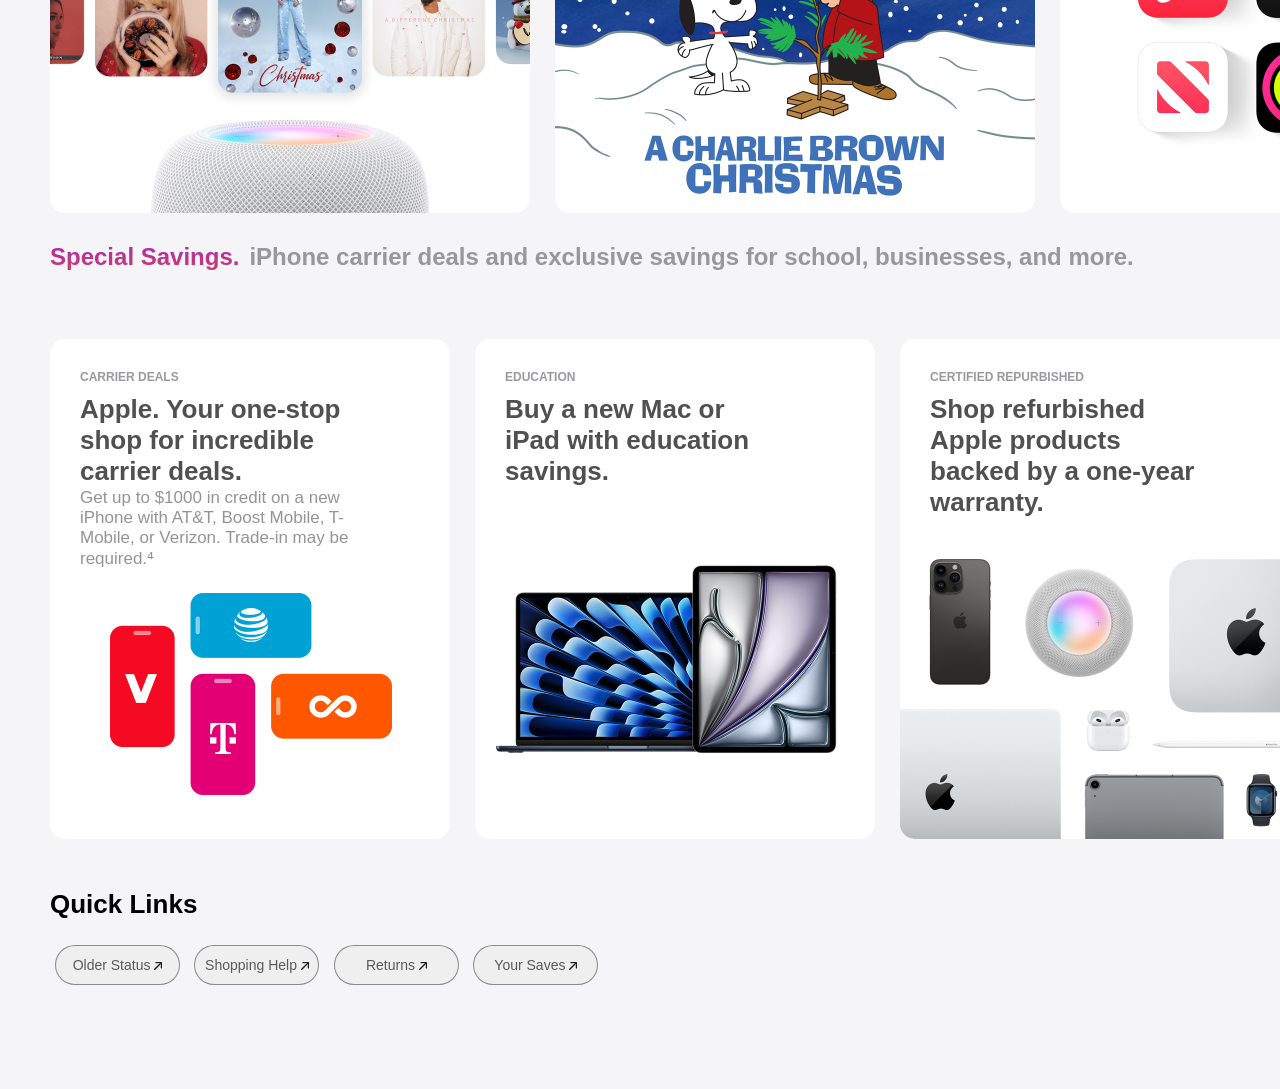
==== commit ee0f4849: "brgal duus" ====
--- a/apple2.html
+++ b/apple2.html
@@ -251,17 +251,6 @@
         <div class="scroll-tags2">
           <div class="cards2">
             <img src="./yellolip.jpg" alt="" class="basic-photos" />
-            <!-- <div class="dots">
-              <img src="./dot1.jpg" alt="" class="dot" /><img
-                src="./dot2.jpg"
-                alt=""
-                class="dot"
-              /><img src="./dot3.jpg" alt="" class="dot" /><img
-                src="./dot4.jpg"
-                alt=""
-                class="dot"
-              /><img src="./dot5.jpg" alt="" class="dot" />
-            </div> -->
             <div class="card-text2">
               <p class="tiny-header">New</p>
               <p class="big-text">
@@ -386,7 +375,7 @@
           <div class="card-text">
             <p class="trade-lil-text">APPLE MUSIC</p>
             <p class="tom-text">Get 3 months of Apple Music free.</p>
-            <p id="jijkenn">
+            <p class="jijkenn">
               Included with the purchase of select Apple devices.
             </p>
           </div>
@@ -416,6 +405,87 @@
           </div>
         </div>
       </div>
+      <div class="header-last third">
+        <p class="colorful-text">Special Savings.</p>
+        <p class="gray-text">
+          iPhone carrier deals and exclusive savings for school, businesses, and
+          more.
+        </p>
+      </div>
+
+      <div class="scroll-images-bottom">
+        <div class="cards-full">
+          <img src="./VTinfiniti.jpg" alt="" class="last" />
+          <div class="cards-text2">
+            <p class="last-liltext">CARRIER DEALS</p>
+            <p class="tom-text">
+              Apple. Your one-stop shop for incredible carrier deals.
+            </p>
+            <p class="jijken-text">
+              Get up to $1000 in credit on a new iPhone with AT&T, Boost Mobile,
+              T-Mobile, or Verizon. Trade-in may be required.⁴
+            </p>
+          </div>
+        </div>
+
+        <div class="cards-full">
+          <img src="./macipad.jpg" alt="" class="last" />
+          <div class="cards-text2">
+            <p class="last-liltext">EDUCATION</p>
+            <p class="tom-text">
+              Buy a new Mac or iPad with education savings.
+            </p>
+          </div>
+        </div>
+
+        <div class="cards-full">
+          <img src="./alltype.jpg" alt="" class="last" />
+          <div class="cards-text2">
+            <p class="last-liltext">CERTIFIED REPURBISHED</p>
+            <p class="tom-text">
+              Shop refurbished Apple products backed by a one-year warranty.
+            </p>
+          </div>
+        </div>
+
+        <div class="cards-full">
+          <img src="./ip.jpg" alt="" class="last" />
+          <div class="cards-text2">
+            <p class="last-liltext">BUSINESS</p>
+            <p class="tsgaan-text">
+              From enterprise to small business, we'll work with you.
+            </p>
+          </div>
+        </div>
+
+        <div class="cards-full">
+          <img src="./mac.jpg" alt="" class="last" />
+          <div class="cards-text2">
+            <p class="last-liltext">GOVERNMENT</p>
+            <p class="tom-text">
+              Special pricing is available for state, local, and federal
+              agencies.
+            </p>
+          </div>
+        </div>
+      </div>
+      <div class="footer">
+        <div id="footer-tags">
+          <p id="quick-text">Quick Links</p>
+          <button class="buttons">
+            Older Status <img src="./mdkueee.png" alt="" class="duus" />
+          </button>
+          <button class="buttons">
+            Shopping Help <img src="./mdkueee.png" alt="" class="duus" />
+          </button>
+          <button class="buttons">
+            Returns <img src="./mdkueee.png" alt="" class="duus" />
+          </button>
+          <button class="buttons">
+            Your Saves <img src="./mdkueee.png" alt="" class="duus" />
+          </button>
+        </div>
+      </div>
     </div>
   </body>
 </html>
--- a/applestyle2.css
+++ b/applestyle2.css
@@ -287,7 +287,7 @@
   gap: 15px;
 }
 .tom-text {
-  color: #1d1d1fe8;
+  color: #1d1d1fc6;
   font-size: 26px;
   font-weight: 700;
   height: 66px;
@@ -334,3 +334,94 @@
   color: #6e6e73b1;
   margin-bottom: 10px;
 }
+
+.header-last {
+  font-family: "Inter", sans-serif;
+  display: flex;
+  gap: 10px;
+  height: 66px;
+}
+.cards-full {
+  height: 500px;
+  width: 400px;
+  display: flex;
+  position: relative;
+}
+.last {
+  border-radius: 15px;
+}
+.scroll-images-bottom {
+  display: flex;
+  gap: 15px;
+  margin-left: 50px;
+  overflow-x: scroll;
+  width: 100%;
+  gap: 25px;
+  scroll-snap-type: x mandatory;
+}
+.cards-text2 {
+  position: absolute;
+  top: 31px;
+  left: 30px;
+  font-family: "Inter", sans-serif;
+}
+.last-liltext {
+  font-family: "Inter", sans-serif;
+  font-size: 12px;
+  font-weight: 700;
+  color: #6e6e73b1;
+  margin-bottom: 10px;
+}
+.tsgaan-text {
+  color: #ffffffc6;
+  font-size: 26px;
+  font-weight: 700;
+  height: 66px;
+  width: 275px;
+}
+.jijken-text {
+  font-size: 17px;
+  font-weight: 400;
+  color: #1d1d1f79;
+  position: absolute;
+  top: 118px;
+}
+.footer {
+  height: 250px;
+  width: 100%;
+  position: relative;
+}
+#footer-tags {
+  position: absolute;
+  top: 50px;
+  left: 50px;
+  font-family: "Inter", sans-serif;
+}
+#quick-text {
+  font-size: 26px;
+  font-weight: 700;
+  margin-bottom: 20px;
+}
+.buttons {
+  height: 40px;
+  width: 125px;
+  border-radius: 999px;
+  color: #1d1d1fb6;
+  border: solid, 1px #1d1d1f79;
+  font-size: 14px;
+  font-weight: 400;
+  cursor: pointer;
+  margin: 5px;
+}
+.duus {
+  height: 8px;
+  width: 8px;
+}
+.lilpic2-text {
+  position: absolute;
+  top: 109px;
+  left: 226px;
+}
+button:active {
+  background-color: #fffffff8;
+}
